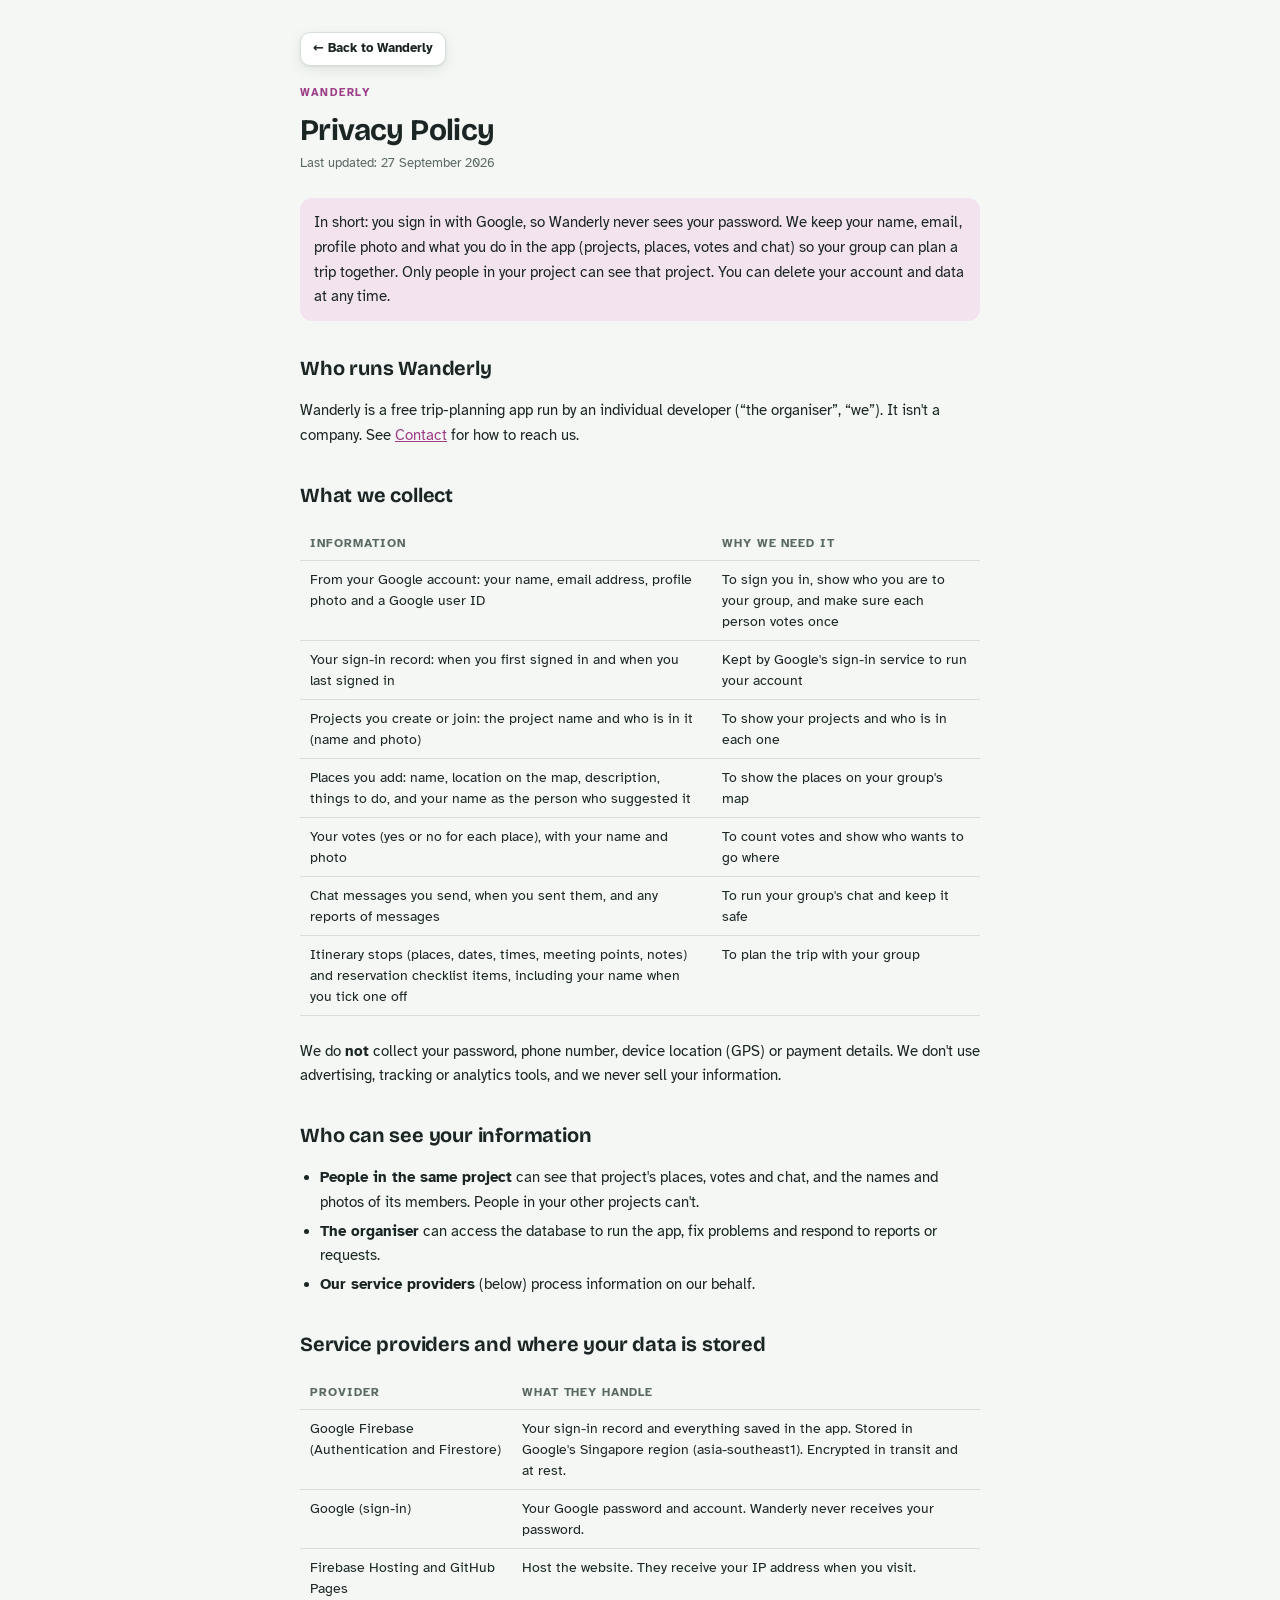
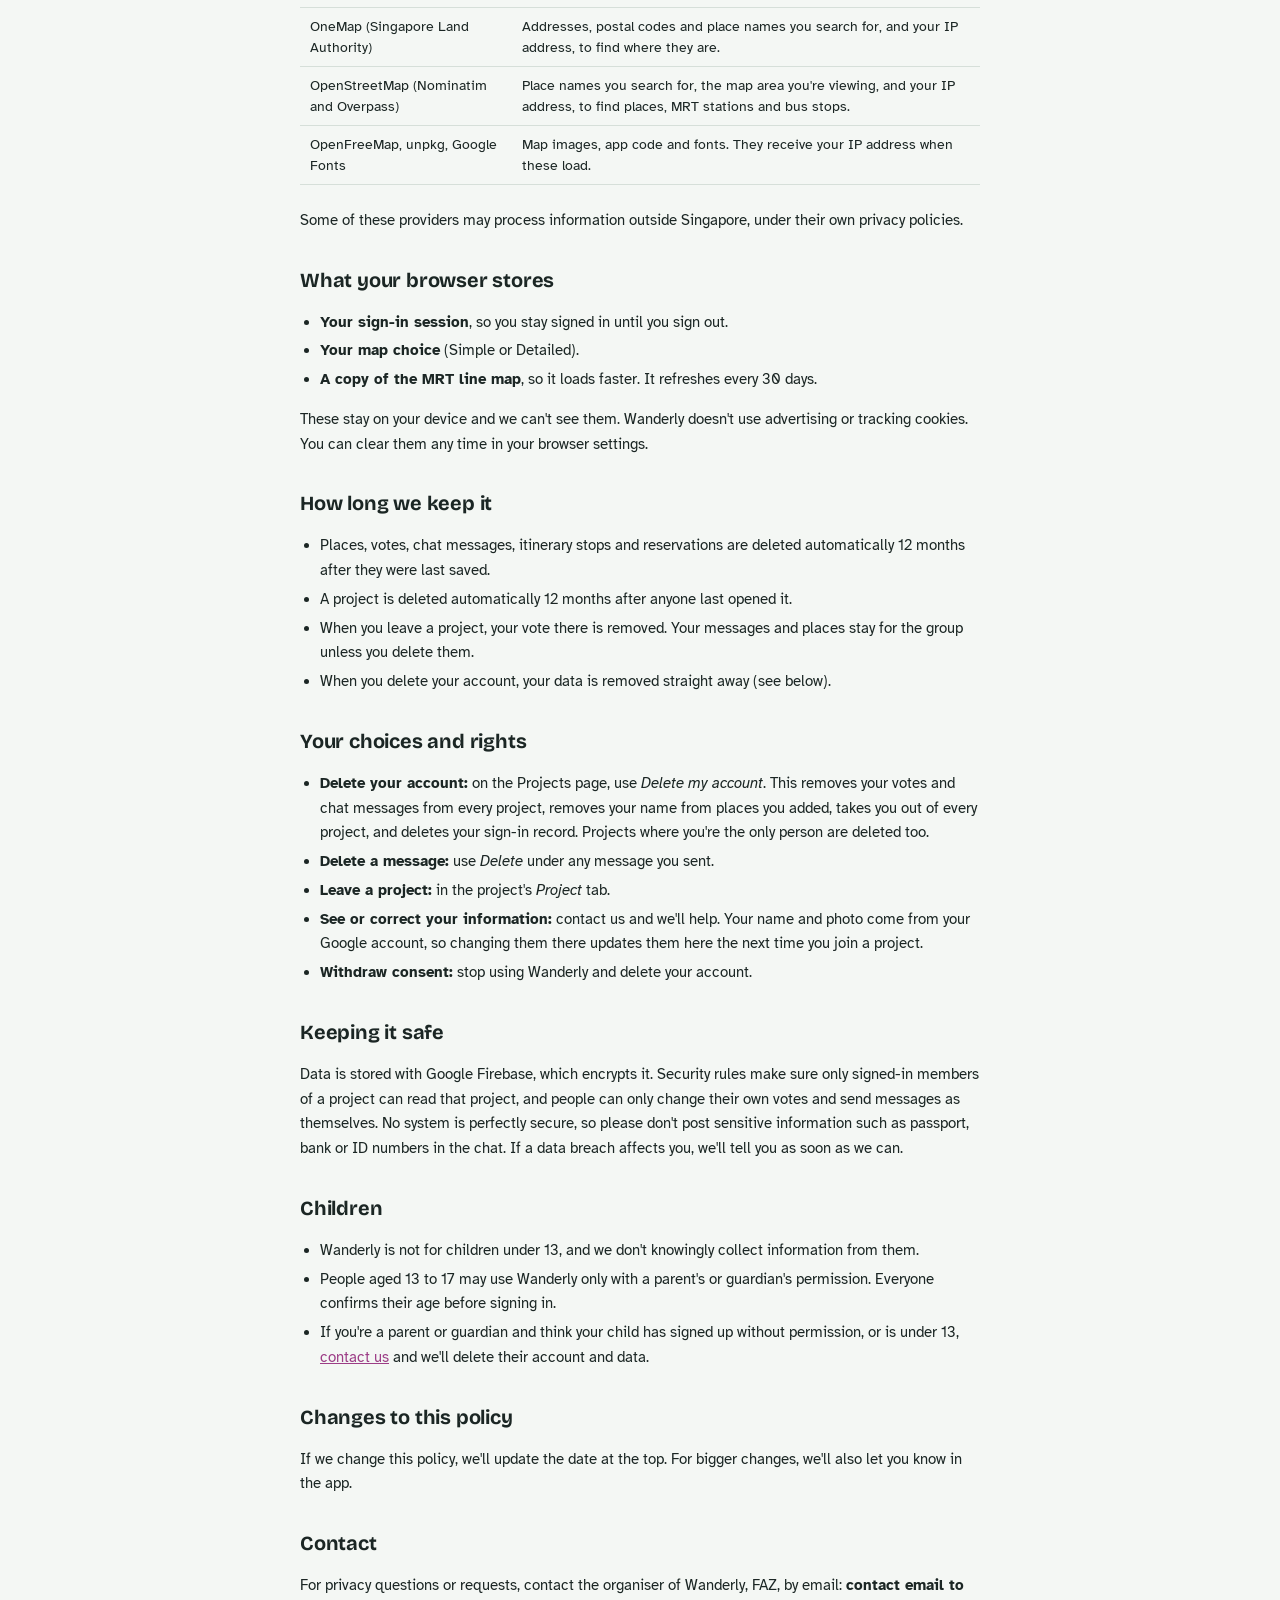
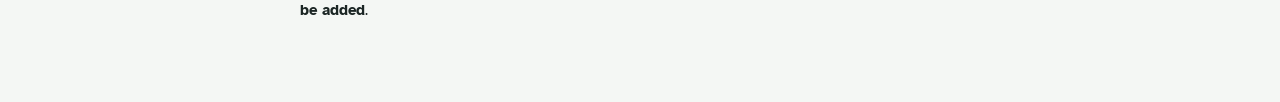
==== privacy.html @ 9d630f47 "Search by address with OneMap, read Google Maps share text, restyle the chat box Co-Authored-By: Cla" ====
<!DOCTYPE html>
<html lang="en">
<head>
  <meta charset="UTF-8">
  <meta name="viewport" content="width=device-width, initial-scale=1.0">
  <title>Privacy Policy – Wanderly</title>
  <script>
    try { var t = (JSON.parse(localStorage.getItem('wanderly-settings') || '{}')).theme; if (t === 'light' || t === 'dark') document.documentElement.dataset.theme = t; } catch (e) {}
  </script>
  <link rel="icon" href="assets/icon.svg" type="image/svg+xml">
  <link rel="manifest" href="manifest.webmanifest">
  <meta name="theme-color" content="#F4F7F4" media="(prefers-color-scheme: light)">
  <meta name="theme-color" content="#111917" media="(prefers-color-scheme: dark)">
  <meta name="apple-mobile-web-app-title" content="Wanderly">
  <link rel="preconnect" href="https://fonts.googleapis.com">
  <link rel="preconnect" href="https://fonts.gstatic.com" crossorigin>
  <link rel="stylesheet" href="https://fonts.googleapis.com/css2?family=Bricolage+Grotesque:opsz,wght@12..96,500;12..96,700&family=Atkinson+Hyperlegible:wght@400;700&family=JetBrains+Mono:wght@400;500&display=swap">
  <link rel="stylesheet" href="css/style.css?v=41">
</head>
<body class="docpage">
  <main class="doc">
    <a class="back" href="./">← Back to Wanderly</a>
    <p class="brand">Wanderly</p>
    <h1>Privacy Policy</h1>
    <p class="updated">Last updated: 27 September 2026</p>

    <p class="callout">In short: you sign in with Google, so Wanderly never sees your password. We keep your name, email, profile photo and what you do in the app (projects, places, votes and chat) so your group can plan a trip together. Only people in your project can see that project. You can delete your account and data at any time.</p>

    <h2>Who runs Wanderly</h2>
    <p>Wanderly is a free trip-planning app run by an individual developer (“the organiser”, “we”). It isn't a company. See <a href="#contact">Contact</a> for how to reach us.</p>

    <h2>What we collect</h2>
    <div class="tablewrap">
      <table>
        <thead><tr><th>Information</th><th>Why we need it</th></tr></thead>
        <tbody>
          <tr><td>From your Google account: your name, email address, profile photo and a Google user ID</td><td>To sign you in, show who you are to your group, and make sure each person votes once</td></tr>
          <tr><td>Your sign-in record: when you first signed in and when you last signed in</td><td>Kept by Google's sign-in service to run your account</td></tr>
          <tr><td>Projects you create or join: the project name and who is in it (name and photo)</td><td>To show your projects and who is in each one</td></tr>
          <tr><td>Places you add: name, location on the map, description, things to do, and your name as the person who suggested it</td><td>To show the places on your group's map</td></tr>
          <tr><td>Your votes (yes or no for each place), with your name and photo</td><td>To count votes and show who wants to go where</td></tr>
          <tr><td>Chat messages you send, when you sent them, and any reports of messages</td><td>To run your group's chat and keep it safe</td></tr>
          <tr><td>Itinerary stops (places, dates, times, meeting points, notes) and reservation checklist items, including your name when you tick one off</td><td>To plan the trip with your group</td></tr>
        </tbody>
      </table>
    </div>
    <p>We do <strong>not</strong> collect your password, phone number, device location (GPS) or payment details. We don't use advertising, tracking or analytics tools, and we never sell your information.</p>

    <h2>Who can see your information</h2>
    <ul>
      <li><strong>People in the same project</strong> can see that project's places, votes and chat, and the names and photos of its members. People in your other projects can't.</li>
      <li><strong>The organiser</strong> can access the database to run the app, fix problems and respond to reports or requests.</li>
      <li><strong>Our service providers</strong> (below) process information on our behalf.</li>
    </ul>

    <h2>Service providers and where your data is stored</h2>
    <div class="tablewrap">
      <table>
        <thead><tr><th>Provider</th><th>What they handle</th></tr></thead>
        <tbody>
          <tr><td>Google Firebase (Authentication and Firestore)</td><td>Your sign-in record and everything saved in the app. Stored in Google's Singapore region (asia-southeast1). Encrypted in transit and at rest.</td></tr>
          <tr><td>Google (sign-in)</td><td>Your Google password and account. Wanderly never receives your password.</td></tr>
          <tr><td>Firebase Hosting and GitHub Pages</td><td>Host the website. They receive your IP address when you visit.</td></tr>
          <tr><td>OneMap (Singapore Land Authority)</td><td>Addresses, postal codes and place names you search for, and your IP address, to find where they are.</td></tr>
          <tr><td>OpenStreetMap (Nominatim and Overpass)</td><td>Place names you search for, the map area you're viewing, and your IP address, to find places, MRT stations and bus stops.</td></tr>
          <tr><td>OpenFreeMap, unpkg, Google Fonts</td><td>Map images, app code and fonts. They receive your IP address when these load.</td></tr>
        </tbody>
      </table>
    </div>
    <p>Some of these providers may process information outside Singapore, under their own privacy policies.</p>

    <h2>What your browser stores</h2>
    <ul>
      <li><strong>Your sign-in session</strong>, so you stay signed in until you sign out.</li>
      <li><strong>Your map choice</strong> (Simple or Detailed).</li>
      <li><strong>A copy of the MRT line map</strong>, so it loads faster. It refreshes every 30 days.</li>
    </ul>
    <p>These stay on your device and we can't see them. Wanderly doesn't use advertising or tracking cookies. You can clear them any time in your browser settings.</p>

    <h2>How long we keep it</h2>
    <ul>
      <li>Places, votes, chat messages, itinerary stops and reservations are deleted automatically 12 months after they were last saved.</li>
      <li>A project is deleted automatically 12 months after anyone last opened it.</li>
      <li>When you leave a project, your vote there is removed. Your messages and places stay for the group unless you delete them.</li>
      <li>When you delete your account, your data is removed straight away (see below).</li>
    </ul>

    <h2>Your choices and rights</h2>
    <ul>
      <li><strong>Delete your account:</strong> on the Projects page, use <em>Delete my account</em>. This removes your votes and chat messages from every project, removes your name from places you added, takes you out of every project, and deletes your sign-in record. Projects where you're the only person are deleted too.</li>
      <li><strong>Delete a message:</strong> use <em>Delete</em> under any message you sent.</li>
      <li><strong>Leave a project:</strong> in the project's <em>Project</em> tab.</li>
      <li><strong>See or correct your information:</strong> contact us and we'll help. Your name and photo come from your Google account, so changing them there updates them here the next time you join a project.</li>
      <li><strong>Withdraw consent:</strong> stop using Wanderly and delete your account.</li>
    </ul>

    <h2>Keeping it safe</h2>
    <p>Data is stored with Google Firebase, which encrypts it. Security rules make sure only signed-in members of a project can read that project, and people can only change their own votes and send messages as themselves. No system is perfectly secure, so please don't post sensitive information such as passport, bank or ID numbers in the chat. If a data breach affects you, we'll tell you as soon as we can.</p>

    <h2>Children</h2>
    <ul>
      <li>Wanderly is not for children under 13, and we don't knowingly collect information from them.</li>
      <li>People aged 13 to 17 may use Wanderly only with a parent's or guardian's permission. Everyone confirms their age before signing in.</li>
      <li>If you're a parent or guardian and think your child has signed up without permission, or is under 13, <a href="#contact">contact us</a> and we'll delete their account and data.</li>
    </ul>

    <h2>Changes to this policy</h2>
    <p>If we change this policy, we'll update the date at the top. For bigger changes, we'll also let you know in the app.</p>

    <h2 id="contact">Contact</h2>
    <p>For privacy questions or requests, contact the organiser of Wanderly, FAZ, by email: <strong>contact email to be added</strong>.</p>
  </main>
</body>
</html>
---- css/style.css ----
:root {
  --paper: #F4F7F4;
  --card: #FFFFFF;
  --ink: #1B2624;
  --muted: #5A6964;
  --line: #D6DFD9;
  --accent: #9C3D86;
  --accent-soft: #F3E3EF;
  --on-accent: #FFFFFF;
  --yes: #23794B;
  --no: #C23B4F;
  --shadow: 0 1px 2px rgba(20, 40, 35, .08), 0 4px 14px rgba(20, 40, 35, .08);
  --sea: #BFE3EC;
  --sea-in: #9FD2E0;
  --land: #FBF6E4;
  --land-edge: #6FA9A0;
  --park: #CDE8B5;
  --foreign: #E8E6D8;
  --display: "Bricolage Grotesque", "Segoe UI", system-ui, sans-serif;
  --body: "Atkinson Hyperlegible", "Segoe UI", system-ui, sans-serif;
  --mono: "JetBrains Mono", ui-monospace, Consolas, monospace;
}

/* Dark theme: follows the device unless Settings picks Light or Dark (data-theme on <html>). */
@media (prefers-color-scheme: dark) {
  :root:not([data-theme="light"]) {
    --paper: #111917;
    --card: #1A2421;
    --ink: #E4ECE8;
    --muted: #98A9A2;
    --line: #2B3833;
    --accent: #DB86C8;
    --accent-soft: #3A2335;
    --on-accent: #1A0F17;
    --yes: #62C891;
    --no: #F07C8B;
    --shadow: 0 1px 2px rgba(0, 0, 0, .3), 0 4px 14px rgba(0, 0, 0, .3);
    --sea: #13303A;
    --sea-in: #1C4652;
    --land: #28352F;
    --land-edge: #5E9A90;
    --park: #2F4A33;
    --foreign: #1E2724;
    color-scheme: dark;
  }
}
:root[data-theme="dark"] {
  --paper: #111917;
  --card: #1A2421;
  --ink: #E4ECE8;
  --muted: #98A9A2;
  --line: #2B3833;
  --accent: #DB86C8;
  --accent-soft: #3A2335;
  --on-accent: #1A0F17;
  --yes: #62C891;
  --no: #F07C8B;
  --shadow: 0 1px 2px rgba(0, 0, 0, .3), 0 4px 14px rgba(0, 0, 0, .3);
  --sea: #13303A;
  --sea-in: #1C4652;
  --land: #28352F;
  --land-edge: #5E9A90;
  --park: #2F4A33;
  --foreign: #1E2724;
  color-scheme: dark;
}

*, *::before, *::after { box-sizing: border-box; }
html, body { height: 100%; }
body {
  margin: 0;
  background: var(--paper);
  color: var(--ink);
  font-family: var(--body);
  font-size: 15px;
  line-height: 1.5;
  padding-inline: 16px;
}
button, input, textarea, select { font: inherit; color: inherit; }
button { cursor: pointer; }
:focus-visible { outline: 2px solid var(--accent); outline-offset: 2px; }
[hidden] { display: none !important; }

/* ---------- layout ---------- */
.app {
  max-width: 1440px;
  margin-inline: auto;
  height: 100%;
  display: grid;
  grid-template-rows: auto minmax(0, 1fr);
  gap: 12px;
  padding-block: calc(14px + env(safe-area-inset-top, 0px)) calc(16px + env(safe-area-inset-bottom, 0px));
}
.top { display: flex; align-items: flex-end; justify-content: space-between; gap: 10px 20px; flex-wrap: wrap; }
.brand { margin: 0; font-size: 11px; font-weight: 700; letter-spacing: .14em; text-transform: uppercase; color: var(--accent); }
h1 { font-family: var(--display); font-weight: 700; font-size: clamp(22px, 3vw, 30px); letter-spacing: -.02em; line-height: 1.1; margin: 2px 0 0; text-wrap: balance; }
.sub { color: var(--muted); margin: 4px 0 0; font-size: 14px; }
.stats { display: flex; align-items: center; gap: 14px; flex-wrap: wrap; font-size: 13px; color: var(--muted); }
.stats b { color: var(--ink); font-family: var(--mono); font-weight: 500; font-variant-numeric: tabular-nums; }
.me { display: inline-flex; align-items: center; gap: 6px; padding: 3px 10px 3px 3px; border: 1px solid var(--line); border-radius: 999px; background: var(--card); color: var(--ink); }
.me img { width: 22px; height: 22px; border-radius: 50%; }

/* Project name, switcher and member pictures in the header */
.projrow { display: flex; align-items: center; gap: 10px 14px; flex-wrap: wrap; margin-top: 2px; }
.projrow h1 { margin: 0; }
/* Start page: the Wanderly logo (pin icon + name) in place of a project name */
.projrow h1.logo { display: inline-flex; align-items: center; gap: 12px; }
.logoicon { width: 1.15em; height: 1.15em; border-radius: 26%; flex: none; box-shadow: var(--shadow); }
.projmenu { position: relative; }
.projbtn {
  display: inline-flex; align-items: center; gap: 6px;
  border: 1px solid var(--line); background: var(--card); color: var(--ink);
  border-radius: 10px; padding: 6px 10px 6px 12px; font-weight: 700; font-size: 13px; box-shadow: var(--shadow);
}
.projbtn svg { width: 12px; height: 12px; transition: transform .15s; }
.projbtn[aria-expanded="true"] { border-color: var(--accent); }
.projbtn[aria-expanded="true"] svg { transform: rotate(180deg); }
.projlist {
  position: absolute; top: calc(100% + 6px); left: 0; z-index: 1500;
  min-width: 240px; max-width: min(320px, calc(100vw - 32px)); max-height: 60vh; overflow: auto;
  background: var(--card); border: 1px solid var(--line); border-radius: 12px; box-shadow: var(--shadow);
  padding: 6px; display: flex; flex-direction: column; gap: 2px;
}
.projitem {
  width: 100%; display: grid; grid-template-columns: 16px minmax(0, 1fr) auto; gap: 8px; align-items: center;
  border: 0; background: none; border-radius: 8px; padding: 8px 10px; text-align: left; font-size: 14px;
}
.projitem:hover, .projitem:focus-visible { background: var(--accent-soft); outline: none; }
.projitem .tick { color: var(--accent); font-weight: 700; text-align: center; }
.projitem .pn { overflow: hidden; text-overflow: ellipsis; white-space: nowrap; }
.projitem[aria-checked="true"] .pn { font-weight: 700; }
.projitem .pc { font: 400 11px var(--mono); color: var(--muted); }
.projitem.new { color: var(--accent); font-weight: 700; }
.projsep { height: 1px; background: var(--line); margin: 4px 6px; }
@media (prefers-reduced-motion: reduce) { .projbtn svg { transition: none; } }
.avatars { display: flex; align-items: center; cursor: pointer; }
.avatars:empty { display: none; }
.hav {
  width: 28px; height: 28px; border-radius: 50%; border: 2px solid var(--paper);
  margin-left: -8px; object-fit: cover; background: var(--accent-soft);
}
.hav:first-child { margin-left: 0; }
.hav.initials, .pav.initials { display: grid; place-items: center; font: 700 12px var(--body); color: var(--ink); }
.hav.more { display: grid; place-items: center; font: 500 11px var(--mono); color: var(--ink); background: var(--line); }

/* Start page (no project open): hide the tools that only make sense inside a project */
body:not(.in-project) .inproj,
body:not(.in-project) #mapMode [data-mode="detailed"],
body:not(.in-project) #keyBtn { display: none; }

/* Start page: no tab bar; the title, your projects and "Start a new project" sit in one card. */
.lobbytitle { display: none; }
body:not(.in-project) .tabs { display: none; }
body:not(.in-project) #paneProject {
  flex: 0 1 auto; gap: 0; padding: 18px 18px 16px;
  background: var(--card); border: 1px solid var(--line); border-radius: 14px;
}
body:not(.in-project) .lobbytitle {
  display: block; margin: 0 0 14px;
  font-family: var(--display); font-weight: 700; font-size: 24px; letter-spacing: -.02em; color: var(--accent);
}
body:not(.in-project) #paneProject > .card { background: none; border: 0; border-radius: 0; padding: 0; }
body:not(.in-project) #newProjCard:not([hidden]) { margin-top: 18px; padding-top: 18px; border-top: 1px solid var(--line); }
body:not(.in-project) .legallinks { margin-top: 18px; }

.startcard { padding: 24px 20px; }
.startcard h2 { font-family: var(--display); font-weight: 700; font-size: 26px; letter-spacing: -.02em; line-height: 1.1; margin: 0; }
.startcard > p { color: var(--muted); margin: 8px 0 0; }
.startform { display: flex; flex-direction: column; gap: 10px; margin: 18px 0 12px; }
.startform input { border: 1px solid var(--line); border-radius: 12px; padding: 12px 14px; background: var(--paper); font-size: 16px; }
.startform .primary.big { width: 100%; }

.projcards { display: flex; flex-direction: column; gap: 8px; }
.projcard {
  width: 100%; display: grid; grid-template-columns: minmax(0, 1fr) auto; grid-template-areas: "name go" "meta go";
  gap: 6px 10px; align-items: center; text-align: left;
  border: 1px solid var(--line); background: var(--paper); border-radius: 12px; padding: 12px 14px;
}
.projcard:hover, .projcard:focus-visible { border-color: var(--accent); background: var(--accent-soft); }
.projcard .pcname { grid-area: name; font-family: var(--display); font-weight: 700; font-size: 17px; overflow: hidden; text-overflow: ellipsis; white-space: nowrap; }
.projcard .pcmeta { grid-area: meta; display: flex; align-items: center; gap: 10px; }
.projcard .pcmeta .small { margin: 0; }
.projcard .pcmeta .hav { width: 24px; height: 24px; }
.projcard .pcgo { grid-area: go; font-size: 18px; color: var(--accent); }
.backlink { display: inline-block; margin-bottom: 8px; }

/* Project tab */
.cardtitle { font-family: var(--display); font-weight: 700; font-size: 16px; margin: 0; }
.projhead { display: flex; align-items: center; justify-content: space-between; gap: 10px; }
.projname { font-family: var(--display); font-weight: 700; font-size: 22px; letter-spacing: -.015em; line-height: 1.15; margin: 0; text-wrap: balance; overflow-wrap: anywhere; }
.small-btn { padding: 6px 12px; font-size: 13px; flex: none; }
.inlineform { display: flex; gap: 8px; margin-top: 8px; flex-wrap: wrap; }
.inlineform input { flex: 1 1 160px; min-width: 0; border: 1px solid var(--line); border-radius: 10px; padding: 8px 10px; background: var(--paper); }
.inlineform .ghost { padding: 9px 14px; }
.invite { font: 400 12px var(--mono); color: var(--muted); }
.people { list-style: none; margin: 0; padding: 0; display: flex; flex-direction: column; gap: 8px; }
.people li { display: grid; grid-template-columns: 32px minmax(0, 1fr); column-gap: 10px; align-items: center; }
.people .pav { grid-row: span 2; width: 32px; height: 32px; border-radius: 50%; object-fit: cover; background: var(--accent-soft); }
.people .pname { font-weight: 700; overflow: hidden; text-overflow: ellipsis; white-space: nowrap; }
.people .small { margin: 0; }

.main { display: grid; grid-template-columns: minmax(0, 1fr) 390px; gap: 16px; min-height: 0; }

/* ---------- map ---------- */
.mapwrap { position: relative; border-radius: 14px; overflow: hidden; border: 1px solid var(--line); min-height: 0; background: var(--card); }
#map { position: absolute; inset: 0; font-family: var(--body); }
.leaflet-container { background: var(--sea); }
path.land { fill: var(--land); stroke: var(--land-edge); stroke-width: 2.5px; stroke-linejoin: round; }
path.foreign { fill: var(--foreign); stroke: var(--land-edge); stroke-width: 1.5px; stroke-opacity: .5; }
path.park { fill: var(--park); stroke: none; }
path.res { fill: var(--sea-in); stroke: none; }
.mapctl { position: absolute; left: 12px; bottom: 12px; z-index: 1000; display: flex; gap: 8px; align-items: stretch; }
.keybtn {
  border: 1px solid var(--line); background: var(--card); color: var(--ink);
  border-radius: 10px; box-shadow: var(--shadow); padding: 0 14px; font-weight: 700; font-size: 13px;
}
.keybtn[aria-expanded="true"] { background: var(--accent); color: var(--on-accent); border-color: transparent; }
.mapkey {
  position: absolute; left: 12px; bottom: 60px; z-index: 1000;
  width: 250px; max-width: calc(100% - 24px); max-height: calc(100% - 140px); overflow: auto;
  background: var(--card); border: 1px solid var(--line); border-radius: 12px; box-shadow: var(--shadow);
  padding: 12px 14px;
}
.mapkey h4 { margin: 10px 0 6px; font-size: 11px; font-weight: 700; letter-spacing: .12em; text-transform: uppercase; color: var(--muted); }
.mapkey h4:first-child { margin-top: 0; }
.keylist { list-style: none; margin: 0; padding: 0; display: flex; flex-direction: column; gap: 6px; font-size: 13px; }
.keylist li { display: flex; align-items: center; gap: 10px; }
.keylist small { color: var(--muted); }
.kline { flex: none; width: 28px; height: 8px; }
.kline line { stroke-width: 2.6; stroke-linecap: round; stroke-dasharray: 0.1 5; opacity: .85; }
.kline.lrt line { stroke-width: 1.8; opacity: .6; }
.ksym { flex: none; width: 28px; height: 22px; display: grid; place-items: center; position: relative; }
.kdot { width: 6px; height: 6px; border-radius: 50%; background: #005EC4; opacity: .6; }
.kdot.inter { width: 9px; height: 9px; background: #5B6B66; opacity: .85; box-shadow: 0 0 0 1px #FFFFFF; }
.kbus { display: grid; place-items: center; width: 16px; height: 16px; border-radius: 4px; background: #FFFFFF; border: 1.5px solid #2F6FC7; color: #2F6FC7; }
.kbus svg { width: 11px; height: 11px; display: block; }
/* Small pins drawn at key size (not scaled), so they don't spill into the next row */
.kpin { display: grid; place-items: center; width: 28px; height: 30px; padding-bottom: 4px; }
.kpin .pin { width: 20px; height: 20px; border-width: 1.5px; box-shadow: none; }
.kpin .pin .emoji { font-size: 10px; }
.kpin .pin .badge { top: -7px; right: -7px; min-width: 13px; height: 13px; padding: 0 3px; font-size: 8px; line-height: 13px; }
.keylist.places { gap: 10px; }
.keylist.places .ksym { height: 30px; }

.mapmode {
  display: flex; gap: 2px; padding: 3px;
  background: var(--card); border: 1px solid var(--line); border-radius: 10px; box-shadow: var(--shadow);
}
.mapmode button { border: 0; background: none; border-radius: 7px; padding: 6px 12px; font-weight: 700; font-size: 13px; color: var(--muted); }
.mapmode button[aria-pressed="true"] { background: var(--accent); color: var(--on-accent); }

/* Bus stops (detailed map) */
.transit { background: none; border: 0; }
.transit .tsym {
  display: grid; place-items: center;
  width: 16px; height: 16px; margin: 1px; border-radius: 4px;
  background: #FFFFFF; border: 1.5px solid #2F6FC7; color: #2F6FC7;
  box-shadow: 0 1px 2px rgba(0, 0, 0, .25);
}
.transit .tsym svg { width: 11px; height: 11px; display: block; }

/* MRT/LRT station names (both maps), shown when zoomed in */
.stlabel { background: none; border: 0; pointer-events: none; }
.stlabel span {
  position: absolute; left: 7px; top: 0; transform: translateY(-50%);
  white-space: nowrap; font: 700 11px var(--body); color: var(--muted);
  text-shadow: 0 0 3px var(--paper), 0 0 3px var(--paper), 0 0 3px var(--paper);
  display: none;
}
#map.show-stations .stlabel span { display: block; }
#map.streets-on .stlabel span { color: #44524D; text-shadow: 0 0 3px #FFFFFF, 0 0 3px #FFFFFF, 0 0 3px #FFFFFF; }
/* Map name popups (stations, bus stops), styled like the app's cards */
.leaflet-tooltip.wtip {
  background: var(--card); color: var(--ink); border: 1px solid var(--line); border-radius: 10px;
  box-shadow: var(--shadow); padding: 7px 11px; font: 400 12px/1.35 var(--body); white-space: nowrap;
}
.leaflet-tooltip.wtip.leaflet-tooltip-top::before { border-top-color: var(--line); }
.leaflet-tooltip.wtip.leaflet-tooltip-bottom::before { border-bottom-color: var(--line); }
.wtip .tipname { display: block; font-family: var(--display); font-weight: 700; font-size: 14px; }
.wtip .tipsub { display: block; color: var(--accent); font-weight: 700; font-size: 11px; letter-spacing: .04em; margin-top: 1px; }
.wtip .tiphint { display: block; color: var(--muted); font-size: 11px; margin-top: 3px; }
/* No focus box around map shapes (station tap areas) when clicked */
.leaflet-container path.leaflet-interactive:focus { outline: none; }

.maplabel { background: none; border: 0; pointer-events: none; }
.maplabel span { position: absolute; transform: translate(-50%, -50%); white-space: nowrap; color: var(--muted); }
.maplabel.area span { font: 700 10px var(--body); letter-spacing: .16em; opacity: .7; }
.maplabel.water span { font: italic 400 12px var(--body); letter-spacing: .06em; opacity: .75; }
.mapwrap.adding .leaflet-container { cursor: crosshair; }
.mbtn { border: 1px solid var(--line); background: var(--card); color: var(--ink); border-radius: 10px; box-shadow: var(--shadow); }
.addbtn { position: absolute; top: 12px; left: 12px; z-index: 1000; padding: 8px 14px; font-weight: 700; background: var(--accent); color: var(--on-accent); border-color: transparent; }
.mapwrap.adding .addbtn { background: var(--card); color: var(--ink); border-color: var(--line); }
.hint { position: absolute; left: 50%; top: 60px; transform: translateX(-50%); z-index: 1000; background: var(--ink); color: var(--paper); padding: 6px 12px; border-radius: 999px; font-size: 13px; white-space: nowrap; box-shadow: var(--shadow); }

/* pins */
.pin-wrap { background: none; border: 0; }
.pin {
  position: relative;
  width: 36px; height: 36px;
  border-radius: 50% 50% 50% 0;
  transform: rotate(-45deg);
  background: var(--card);
  border: 2px solid var(--accent);
  box-shadow: var(--shadow);
  display: grid; place-items: center;
}
.pin .emoji { transform: rotate(45deg); font-size: 17px; line-height: 1; }
.pin.sel { background: var(--accent); }
.pin.draft { background: var(--accent-soft); border-style: dashed; }
.pin .badge {
  position: absolute; top: -8px; right: -8px;
  transform: rotate(45deg);
  min-width: 18px; height: 18px; padding: 0 4px;
  border-radius: 999px; background: var(--yes); color: var(--card);
  font: 700 10px/18px var(--mono); text-align: center;
}
.pin.out { background: var(--line); border-color: var(--muted); opacity: .7; }
.pin.out .emoji { filter: grayscale(1); opacity: .7; }
.pin.out.sel { background: var(--muted); opacity: 1; }
.pin-wrap.out .plabel { color: var(--muted); text-decoration: line-through; }
.plabel {
  position: absolute; top: 44px; left: 50%; transform: translateX(-50%);
  white-space: nowrap; font: 700 12px var(--body); color: var(--ink);
  text-shadow: 0 0 3px var(--paper), 0 0 3px var(--paper), 0 0 3px var(--paper);
  display: none; pointer-events: none;
}
.show-labels .plabel, .pin-wrap.selected .plabel, .pin-wrap:hover .plabel { display: block; }

/* ---------- panel ---------- */
.panel { display: flex; flex-direction: column; gap: 14px; min-height: 0; overflow: hidden; }
.tabs { display: flex; gap: 4px; padding: 4px; background: var(--card); border: 1px solid var(--line); border-radius: 12px; flex: none; }
.tabs button { flex: 1; border: 0; background: none; border-radius: 9px; padding: 8px 10px; font-weight: 700; color: var(--muted); display: inline-flex; align-items: center; justify-content: center; gap: 6px; }
.tabs button[aria-selected="true"] { background: var(--accent-soft); color: var(--ink); }
.unread { min-width: 18px; height: 18px; padding: 0 5px; border-radius: 999px; background: var(--accent); color: var(--on-accent); font: 500 11px/18px var(--mono); text-align: center; }
.pane { display: flex; flex-direction: column; gap: 14px; min-height: 0; overflow: auto; padding: 2px; flex: 1; }
.card { background: var(--card); border: 1px solid var(--line); border-radius: 14px; padding: 16px; }

.intro h2, .place h2, .form h2 { font-family: var(--display); font-weight: 700; font-size: 22px; letter-spacing: -.015em; line-height: 1.15; margin: 0; text-wrap: balance; }
.intro p { margin: 6px 0 0; color: var(--muted); }
.intro .primary { margin-top: 12px; }
.phead { display: flex; gap: 12px; align-items: flex-start; }
.bigicon { flex: none; width: 52px; height: 52px; border-radius: 14px; background: var(--accent-soft); display: grid; place-items: center; font-size: 28px; }
.meta { margin: 4px 0 0; color: var(--muted); font-size: 13px; }
.coords { font: 400 12px var(--mono); color: var(--muted); margin-top: 2px; font-variant-numeric: tabular-nums; }
.coords a { color: var(--accent); margin-left: 6px; font-family: var(--body); font-size: 12px; }
.blurb { margin: 12px 0 0; }
.srcnote { font-size: 12px; color: var(--muted); margin: 10px 0 0; }
.eyebrow { font-size: 11px; font-weight: 700; letter-spacing: .12em; text-transform: uppercase; color: var(--muted); margin: 16px 0 6px; }
.acts { list-style: none; margin: 0; padding: 0; display: flex; flex-direction: column; gap: 6px; }
.acts li { display: flex; gap: 8px; align-items: baseline; }
.acts li::before { content: ""; flex: none; width: 6px; height: 6px; border-radius: 50%; background: var(--accent); transform: translateY(-2px); }

.votebtns { display: grid; grid-template-columns: 1fr 1fr; gap: 8px; }
.vbtn { padding: 10px 8px; border-radius: 10px; border: 1.5px solid var(--line); background: var(--card); font-weight: 700; }
.vbtn.yes[aria-pressed="true"] { background: var(--yes); border-color: var(--yes); color: var(--card); }
.vbtn.no[aria-pressed="true"] { background: var(--no); border-color: var(--no); color: var(--card); }
.vbtn.yes:hover { border-color: var(--yes); }
.vbtn.no:hover { border-color: var(--no); }
.vbtn:disabled { opacity: .5; cursor: not-allowed; }
.vnote { font-size: 13px; color: var(--muted); margin: 8px 0 0; }
.tbar { display: flex; height: 8px; border-radius: 999px; overflow: hidden; background: var(--line); margin-top: 12px; }
.tbar .y, .mini .y { background: var(--yes); }
.tbar .n, .mini .n { background: var(--no); }
.voters { display: grid; grid-template-columns: 1fr 1fr; gap: 10px; margin-top: 10px; }
.voters h4 { margin: 0 0 6px; font-size: 12px; font-weight: 700; font-variant-numeric: tabular-nums; }
.voters .yh { color: var(--yes); }
.voters .nh { color: var(--no); }
.chips { list-style: none; margin: 0; padding: 0; display: flex; flex-direction: column; gap: 4px; }
.chips li { display: flex; align-items: center; gap: 6px; font-size: 13px; min-width: 0; }
.chips img { width: 20px; height: 20px; border-radius: 50%; flex: none; }
.chips span { overflow: hidden; text-overflow: ellipsis; white-space: nowrap; }
.chips .none { color: var(--muted); }
.danger { background: none; border: 1.5px solid var(--no); color: var(--no); border-radius: 10px; padding: 7px 14px; font-weight: 700; font-size: 13px; }
.danger:hover, .danger.armed { background: var(--no); color: var(--card); }
.danger:disabled { opacity: .6; cursor: wait; }
.row2 { display: flex; gap: 8px; flex-wrap: wrap; align-items: center; }
.row2 .ghost { padding: 7px 14px; font-size: 13px; }
.delrow { margin-top: 16px; padding-top: 14px; border-top: 1px solid var(--line); display: flex; flex-direction: column; gap: 8px; }
.delrow .small:empty { display: none; }
.bulk { display: flex; flex-direction: column; gap: 6px; }
.bulk:not(:empty) { margin-top: 12px; padding-top: 12px; border-top: 1px solid var(--line); }

.rank h3 { font-family: var(--display); font-weight: 700; font-size: 16px; margin: 0 0 8px; }
.rows { list-style: none; margin: 0; padding: 0; display: flex; flex-direction: column; }
.row { width: 100%; display: grid; grid-template-columns: 28px 34px minmax(0, 1fr) auto; gap: 8px; align-items: center; padding: 8px 6px; border: 0; border-radius: 10px; background: none; text-align: left; }
.row:hover { background: var(--paper); }
.row[aria-current="true"] { background: var(--accent-soft); }
.row .pos { font: 500 12px var(--mono); color: var(--muted); text-align: right; font-variant-numeric: tabular-nums; }
.row .ic { font-size: 22px; text-align: center; }
.row .nm { font-weight: 700; overflow: hidden; text-overflow: ellipsis; white-space: nowrap; }
.row .ar { display: block; font-size: 12px; color: var(--muted); font-weight: 400; overflow: hidden; text-overflow: ellipsis; white-space: nowrap; }
.row .ct { font: 500 12px var(--mono); font-variant-numeric: tabular-nums; display: flex; gap: 6px; }
.ct .y { color: var(--yes); }
.ct .n { color: var(--no); }
.row.out .ic { filter: grayscale(1); opacity: .55; }
.row.out .nm { color: var(--muted); text-decoration: line-through; text-decoration-thickness: 1px; }
.row.out .ar { text-decoration: none; font-weight: 700; color: var(--no); display: block; }
.row.out .ct, .row.out .mini { opacity: .6; }
.outnote { margin: 0 0 12px; padding: 8px 10px; border-radius: 10px; background: var(--line); color: var(--ink); font-size: 13px; }
.place.out .bigicon { filter: grayscale(1); opacity: .6; }
.row .mini { grid-column: 3 / 5; display: flex; height: 4px; border-radius: 999px; overflow: hidden; background: var(--line); }
.empty { color: var(--muted); margin: 0; }

/* ---------- forms ---------- */
.form label { display: block; font-size: 13px; font-weight: 700; margin: 12px 0 4px; }
.form input, .form textarea { width: 100%; border: 1px solid var(--line); border-radius: 10px; padding: 8px 10px; background: var(--paper); }
.form textarea { min-height: 96px; resize: vertical; }
.icons { display: flex; flex-wrap: wrap; gap: 6px; }
.icons button { width: 38px; height: 38px; border-radius: 10px; border: 1.5px solid var(--line); background: var(--paper); font-size: 19px; padding: 0; }
.icons button[aria-pressed="true"] { border-color: var(--accent); background: var(--accent-soft); }
.factions { display: flex; gap: 8px; margin-top: 14px; }
.primary { background: var(--accent); color: var(--on-accent); border: 0; border-radius: 10px; padding: 9px 16px; font-weight: 700; }
.primary:disabled { opacity: .6; cursor: wait; }
.primary.big { padding: 12px 20px; font-size: 16px; }
.ghost { background: none; border: 1px solid var(--line); border-radius: 10px; padding: 9px 16px; }
.linkbtn { background: none; border: 0; padding: 0; color: var(--accent); font-weight: 700; text-decoration: underline; font-size: 13px; }
.err { color: var(--no); font-size: 13px; margin: 8px 0 0; }
.small { font-size: 12px; color: var(--muted); margin: 4px 0 0; }
.note { margin: 10px 0 0; padding: 8px 10px; border-radius: 10px; background: var(--accent-soft); font-size: 13px; }

/* ---------- chat ---------- */
.chatcard { flex: 1; display: flex; flex-direction: column; min-height: 0; padding: 0; overflow: hidden; }
.msgs { list-style: none; margin: 0; padding: 14px 14px 6px; flex: 1; overflow: auto; display: flex; flex-direction: column; gap: 12px; min-height: 220px; }
.msg { display: grid; grid-template-columns: 28px minmax(0, 1fr); gap: 8px; }
.msg .av { width: 28px; height: 28px; border-radius: 50%; }
.msg .who { font-size: 13px; font-weight: 700; }
.msg .when { font: 400 11px var(--mono); color: var(--muted); margin-left: 6px; }
.msg .body { margin: 1px 0 0; overflow-wrap: anywhere; white-space: pre-wrap; }
.msg .body a { color: var(--accent); }
.msg.added .body { color: var(--muted); }
.msg.added .body b { color: var(--ink); }
.assist { margin: 0 14px 10px; padding: 10px 12px; border-radius: 10px; background: var(--accent-soft); font-size: 13px; display: flex; flex-direction: column; gap: 8px; }
.assist p { margin: 0; }
.assist .row2 { display: flex; gap: 8px; flex-wrap: wrap; align-items: center; }
.assist .primary, .assist .ghost { padding: 6px 12px; font-size: 13px; }
.assist .atplace { display: flex; flex-direction: column; gap: 6px; }
.assist .atplace .eyebrow { margin: 4px 0 0; }
.assist .atplace .results { max-height: 240px; overflow-y: auto; overscroll-behavior: contain; }
.results { list-style: none; margin: 0; padding: 0; display: flex; flex-direction: column; gap: 4px; }
.results button { width: 100%; text-align: left; border: 1px solid var(--line); background: var(--card); border-radius: 10px; padding: 8px 10px; display: grid; grid-template-columns: 24px minmax(0, 1fr); gap: 8px; align-items: center; }
.results button:hover { border-color: var(--accent); }
.results b { display: block; overflow: hidden; text-overflow: ellipsis; white-space: nowrap; }
.results small { display: block; color: var(--muted); overflow: hidden; text-overflow: ellipsis; white-space: nowrap; }
.composer { display: flex; gap: 8px; padding: 10px 14px 12px; border-top: 1px solid var(--line); align-items: flex-end; }
.composer textarea {
  flex: 1; min-width: 0; height: 42px; min-height: 42px; max-height: 132px; resize: none; overflow-y: auto;
  border: 1px solid var(--line); border-radius: 12px; padding: 10px 12px; background: var(--paper);
  font: 400 15px/1.4 var(--body); color: var(--ink);
  scrollbar-width: thin; scrollbar-color: var(--line) transparent;
}
.composer textarea::placeholder { color: var(--muted); opacity: 1; }
.composer textarea:focus { outline: none; border-color: var(--accent); box-shadow: 0 0 0 3px var(--accent-soft); }
.composer textarea::-webkit-scrollbar { width: 6px; }
.composer textarea::-webkit-scrollbar-thumb { background: var(--line); border-radius: 6px; }
.composer textarea::-webkit-scrollbar-button { display: none; }
.composer .primary { padding: 10px 16px; height: 42px; }
.chatfoot { margin: 0; padding: 0 14px 12px; font: 400 12px/1.45 var(--body); color: var(--muted); }
.paddr { margin: 2px 0 0; font-size: 13px; }
.spin { display: inline-block; width: 12px; height: 12px; border: 2px solid currentColor; border-right-color: transparent; border-radius: 50%; animation: spin .8s linear infinite; vertical-align: -2px; }
@keyframes spin { to { transform: rotate(360deg); } }

/* ---------- itinerary ---------- */
#paneItin .card > .small { margin: 4px 0 10px; }
#itinAddBtn { margin-top: 12px; }
.itinlist { display: flex; flex-direction: column; }
.itinday { margin: 14px 0 6px; font-size: 11px; font-weight: 700; letter-spacing: .12em; text-transform: uppercase; color: var(--accent); }
.itinday:first-child { margin-top: 4px; }
.stop { display: grid; grid-template-columns: 64px minmax(0, 1fr); gap: 10px; padding: 10px 0; border-top: 1px solid var(--line); }
.itinday + .stop { border-top: 0; }
.stoptime { font: 500 13px var(--mono); font-variant-numeric: tabular-nums; color: var(--ink); padding-top: 2px; }
.stophead { display: flex; align-items: center; gap: 8px; }
.stopicon { font-size: 18px; }
.itinplace { font-weight: 700; font-size: 15px; text-align: left; overflow-wrap: anywhere; }
button.itinplace { font-size: 15px; }
.meet { display: flex; flex-direction: column; gap: 3px; margin-top: 6px; }
.meet p { margin: 0; display: grid; grid-template-columns: 20px minmax(0, 1fr); gap: 4px; font-size: 13px; }
.meet b { font-weight: 700; }
.stopnotes { margin: 6px 0 0; font-size: 13px; color: var(--muted); white-space: pre-wrap; }
.stop .msgacts { margin-top: 6px; }
.itinform { margin-top: 10px; padding-top: 12px; border-top: 1px solid var(--line); }
.itinform h2 { font-family: var(--display); font-weight: 700; font-size: 18px; margin: 0; }
.itinform .eyebrow { margin: 16px 0 2px; }
.itinform .small { margin: 8px 0 0; }
.formrow { display: grid; grid-template-columns: minmax(0, 1fr) 120px; gap: 8px; }
.form select { width: 100%; border: 1px solid var(--line); border-radius: 10px; padding: 8px 10px; background: var(--paper); color: var(--ink); }
/* place name + rename, and voting status */
.pheadtext { min-width: 0; flex: 1; }
.namerow { display: flex; align-items: baseline; gap: 10px; flex-wrap: wrap; }
.renamebtn { font-size: 12px; }
.renameform { margin: 0 0 4px; }
.votestatus { display: flex; flex-direction: column; gap: 4px; margin: 0 0 10px; }
.votestatus p { margin: 0; font-size: 13px; }
.roundlabel { font-weight: 700; color: var(--accent); }
.deadline { font-weight: 700; }
.ended { font-weight: 700; padding: 8px 10px; border-radius: 10px; }
.ended.in { color: var(--yes); background: color-mix(in srgb, var(--yes) 12%, transparent); }
.ended.out { color: var(--muted); background: var(--line); }
.pastround { color: var(--muted); padding-left: 10px; border-left: 2px solid var(--line); }
.votectl { margin-top: 12px; }
.votectl .small { margin: 0; }
.row .ar.deadlinetag { color: var(--accent); font-weight: 700; }
.limitsel { width: 100%; border: 1px solid var(--line); border-radius: 10px; padding: 8px 10px; background: var(--paper); color: var(--ink); font-size: 14px; }
.form .limitnote { margin: 6px 0 0; }
.limitrow { align-items: center; }
.nolimit { color: var(--muted); }
.limitform { margin-top: 2px; }
.limitform .limitsel { flex: 1 1 180px; width: auto; min-width: 0; }
.votectl .limitsel { margin: 2px 0 4px; }

.fieldlabel { display: block; font-size: 13px; font-weight: 700; margin: 12px 0 4px; }
.fixeddate { margin: 0; padding: 8px 10px; border: 1px dashed var(--line); border-radius: 10px; font-size: 14px; }
.tickrow { display: flex !important; align-items: center; gap: 10px; margin: 16px 0 4px !important; font-weight: 700; cursor: pointer; }
.tickrow input { width: 18px; height: 18px; flex: none; accent-color: var(--accent); }
.tripline { margin: 0 0 6px; font-size: 13px; }
.tripline.missing { padding: 8px 10px; border-radius: 10px; background: var(--accent-soft); }
.confirmzone { margin-top: 16px; padding-top: 14px; border-top: 1px solid var(--line); display: flex; flex-direction: column; align-items: flex-start; gap: 6px; }
.confirmzone .small { margin: 0; }
.confirmed { margin: 0; font-weight: 700; color: var(--yes); }
.row .ar.confirmedtag { color: var(--yes); font-weight: 700; }
.projcard { grid-template-areas: "name go" "dates go" "meta go"; }
.projcard .pcdates { grid-area: dates; font-size: 12px; color: var(--muted); }
.tripdates { font-size: 14px; }
.startform.compact { margin: 10px 0 0; }
.startform.compact input { padding: 9px 12px; font-size: 15px; border-radius: 10px; }
.startform .formrow.dates { margin: 0; grid-template-columns: 1fr 1fr; }
.startform .formrow.dates label { display: block; font-size: 13px; font-weight: 700; margin: 0 0 4px; }
.startform .formrow.dates input { width: 100%; }
.formrow .span2 { grid-column: 1 / -1; margin: 0; }

.checklist { list-style: none; margin: 0 0 4px; padding: 0; display: flex; flex-direction: column; }
.checklist li { display: grid; grid-template-columns: 22px minmax(0, 1fr) auto; gap: 10px; align-items: start; padding: 9px 0; border-bottom: 1px solid var(--line); }
.checklist li.empty { display: block; border: 0; color: var(--muted); }
.checklist input[type="checkbox"] { width: 18px; height: 18px; margin: 2px 0 0; accent-color: var(--accent); }
.checklist label { cursor: pointer; min-width: 0; }
.checklist .restitle { display: block; overflow-wrap: anywhere; }
.checklist .small { display: block; margin: 2px 0 0; }
.checklist li.done .restitle { text-decoration: line-through; color: var(--muted); }

/* chat moderation */
.msgacts { display: flex; flex-wrap: wrap; align-items: center; gap: 4px 10px; margin-top: 2px; }
.msgbtn { background: none; border: 0; padding: 0; font-size: 12px; color: var(--muted); text-decoration: underline; }
.msgbtn:hover { color: var(--ink); }
.msgbtn.armed { color: var(--no); font-weight: 700; }
.msgnote { font-size: 12px; color: var(--muted); }
.flag { font-size: 11px; font-weight: 700; color: var(--no); background: color-mix(in srgb, var(--no) 14%, transparent); border-radius: 999px; padding: 1px 8px; }

/* leave / delete / account */
.confirmbox { display: flex; flex-direction: column; gap: 6px; }
.confirmbox .small:empty { display: none; }
#deleteBox .row2 { margin-top: 2px; }
.legallinks { margin: 0; text-align: center; font-size: 12px; color: var(--muted); }
.legallinks a, .legal a { color: var(--accent); }

/* ---------- settings ---------- */
.iconbtn {
  display: inline-grid; place-items: center; width: 34px; height: 34px; padding: 0;
  border: 1px solid var(--line); background: var(--card); color: var(--ink); border-radius: 50%; box-shadow: var(--shadow);
}
.iconbtn svg { width: 18px; height: 18px; fill: none; stroke: currentColor; stroke-width: 1.8; stroke-linecap: round; stroke-linejoin: round; }
.iconbtn:hover { border-color: var(--accent); }
.settings {
  position: fixed; inset: 0; z-index: 1900; display: grid; place-items: center; padding: 16px;
  background: color-mix(in srgb, var(--paper) 70%, transparent); backdrop-filter: blur(4px);
}
.settingscard {
  width: 100%; max-width: 460px; max-height: calc(100vh - 32px); overflow: auto;
  background: var(--card); border: 1px solid var(--line); border-radius: 16px; box-shadow: var(--shadow);
  padding: 20px 20px 24px;
}
.settingshead { display: flex; align-items: center; justify-content: space-between; gap: 12px; }
.settingshead h2 { font-family: var(--display); font-weight: 700; font-size: 24px; letter-spacing: -.02em; margin: 0; }
.settingshead .iconbtn { box-shadow: none; font-size: 14px; }
.settingscard > .small { margin: 2px 0 0; }
.settingscard h3 { font-size: 11px; font-weight: 700; letter-spacing: .12em; text-transform: uppercase; color: var(--muted); margin: 22px 0 4px; }
.settingscard a { color: var(--accent); }
.setrow { display: flex; align-items: center; justify-content: space-between; gap: 14px; padding: 10px 0; border-bottom: 1px solid var(--line); }
.setrow:last-of-type { border-bottom: 0; }
.setlabel { font-weight: 700; font-size: 14px; min-width: 0; }
.setlabel small { display: block; font-weight: 400; font-size: 12px; color: var(--muted); margin-top: 2px; }
.seg { display: flex; flex: none; gap: 2px; padding: 3px; background: var(--paper); border: 1px solid var(--line); border-radius: 10px; }
.seg button { border: 0; background: none; border-radius: 7px; padding: 6px 10px; font-size: 13px; font-weight: 700; color: var(--muted); white-space: nowrap; }
.seg button[aria-checked="true"] { background: var(--accent); color: var(--on-accent); }
.switch {
  position: relative; flex: none; width: 44px; height: 26px; padding: 0;
  border: 0; border-radius: 999px; background: var(--line); transition: background .15s;
}
.switch::after {
  content: ""; position: absolute; top: 3px; left: 3px; width: 20px; height: 20px; border-radius: 50%;
  background: #FFFFFF; box-shadow: 0 1px 2px rgba(0, 0, 0, .3); transition: transform .15s;
}
.switch[aria-checked="true"] { background: var(--accent); }
.switch[aria-checked="true"]::after { transform: translateX(18px); }
.smallbtn { flex: none; padding: 6px 14px; font-size: 13px; }

/* Profile panel */
.profilehead { display: flex; align-items: center; gap: 14px; margin: 16px 0 10px; }
.profilehead img { width: 56px; height: 56px; border-radius: 50%; object-fit: cover; background: var(--accent-soft); flex: none; }
.profname { font-family: var(--display); font-weight: 700; font-size: 18px; margin: 0; overflow-wrap: anywhere; }
.profilehead .small { margin: 2px 0 0; overflow-wrap: anywhere; }
.deleterow { flex-direction: column; align-items: stretch; gap: 8px; }
#deleteBox { display: flex; flex-direction: column; gap: 6px; }
.linkrow { color: var(--ink); text-decoration: none; }
.linkrow:hover .setlabel { color: var(--accent); }
.linkrow > span:last-child { color: var(--muted); font-size: 18px; }

/* Header profile chip (opens the Profile panel) */
button.me { font: inherit; cursor: pointer; }
button.me:hover { border-color: var(--accent); }
.melink { color: var(--accent); font-weight: 700; text-decoration: underline; font-size: 13px; }
@media (max-width: 480px) {
  .setrow:has(.seg) { flex-direction: column; align-items: flex-start; }
}
@media (prefers-reduced-motion: reduce) { .switch, .switch::after { transition: none; } }

/* map options from Settings */
#map.no-stnames .stlabel span { display: none !important; }
#map.labels-always .plabel { display: block; }

/* ---------- sign-in gate ---------- */
.gate { position: fixed; inset: 0; z-index: 2000; display: grid; place-items: center; padding: 16px; background: color-mix(in srgb, var(--paper) 88%, transparent); backdrop-filter: blur(6px); }
.gatecard { max-width: 420px; width: 100%; background: var(--card); border: 1px solid var(--line); border-radius: 16px; padding: 28px 24px; box-shadow: var(--shadow); text-align: center; }
.gatecard h2 { font-family: var(--display); font-weight: 700; font-size: 26px; letter-spacing: -.02em; margin: 4px 0 8px; }
.gatecard p { color: var(--muted); margin: 0 0 18px; }
.gatecard .err { margin: 14px 0 0; }
.gatecard .legal { margin: 18px 0 0; font-size: 12px; }
.inapp {
  text-align: left; margin: 0 0 14px; padding: 12px 14px; border-radius: 12px;
  background: color-mix(in srgb, var(--no) 12%, var(--card)); border: 1px solid color-mix(in srgb, var(--no) 40%, var(--line));
  font-size: 13px; display: flex; flex-direction: column; gap: 10px; align-items: flex-start;
}
.inapp p { margin: 0; color: var(--ink); }
.agecheck {
  display: flex; gap: 10px; align-items: flex-start; text-align: left;
  margin: 0 0 16px; padding: 10px 12px; border: 1px solid var(--line); border-radius: 10px;
  font-size: 13px; color: var(--ink); cursor: pointer;
}
.agecheck input { flex: none; width: 18px; height: 18px; margin: 1px 0 0; accent-color: var(--accent); }
#signIn:disabled { opacity: .45; cursor: not-allowed; }

/* Privacy Policy and Terms of Use pages */
body.docpage { height: auto; }
.doc { max-width: 68ch; margin-inline: auto; padding-block: 32px 64px; }
.doc .back {
  display: inline-flex; align-items: center; gap: 6px; margin-bottom: 18px;
  border: 1px solid var(--line); background: var(--card); color: var(--ink);
  border-radius: 10px; box-shadow: var(--shadow); padding: 6px 12px;
  font-weight: 700; font-size: 13px; text-decoration: none;
}
.doc .back:hover { border-color: var(--accent); }
.doc h1 { margin-top: 12px; }
.doc .updated { color: var(--muted); font-size: 13px; margin: 6px 0 24px; }
.doc h2 { font-family: var(--display); font-weight: 700; font-size: 20px; letter-spacing: -.01em; margin: 32px 0 8px; text-wrap: balance; }
.doc p, .doc li { line-height: 1.65; }
.doc ul { padding-left: 20px; }
.doc li + li { margin-top: 4px; }
.doc a { color: var(--accent); }
.doc .tablewrap { overflow-x: auto; }
.doc table { border-collapse: collapse; width: 100%; font-size: 14px; margin: 8px 0; }
.doc th, .doc td { text-align: left; vertical-align: top; padding: 8px 10px; border-bottom: 1px solid var(--line); }
.doc th { font-size: 12px; text-transform: uppercase; letter-spacing: .08em; color: var(--muted); }
.doc .callout { background: var(--accent-soft); border-radius: 12px; padding: 12px 14px; }

.toast { position: fixed; left: 50%; bottom: calc(20px + env(safe-area-inset-bottom, 0px)); transform: translateX(-50%); z-index: 2100; background: var(--ink); color: var(--paper); padding: 10px 16px; border-radius: 12px; font-size: 14px; max-width: calc(100% - 32px); box-shadow: var(--shadow); }

@media (max-width: 860px) {
  html, body { height: auto; }
  .app { height: auto; }
  .main { grid-template-columns: 1fr; }
  .mapwrap { height: min(62vh, 540px); }
  .panel, .pane { overflow: visible; }
  .msgs { max-height: 60vh; }
}
@media (prefers-reduced-motion: reduce) {
  .spin { animation: none; }
}

/* ---------- phones ----------
   Keep this section last so it overrides the desktop styles above.
   When adding new UI, check it here too. */
@media (max-width: 860px) {
  .mapwrap { height: min(58svh, 520px); }
  .msgs { max-height: 55svh; }
}
@media (max-width: 600px) {
  /* iPhones zoom into text boxes with text under 16px, so use 16px. */
  input, textarea, select { font-size: 16px !important; }

  /* Header: stack, smaller title, compact profile chip. */
  .top { flex-direction: column; align-items: stretch; gap: 10px; }
  h1 { font-size: 24px; }
  .sub { font-size: 13px; }
  .projrow { gap: 8px; }
  .projbtn { padding: 7px 10px; }
  .stats { justify-content: space-between; gap: 8px 12px; }
  .stats .me { margin-left: auto; }
  #meName { display: none; }
  .me { padding: 3px 12px 3px 3px; min-height: 36px; }
  .iconbtn { width: 38px; height: 38px; }

  /* Map controls: finger-sized, and the key fits the screen. */
  .addbtn { top: 10px; left: 10px; padding: 8px 12px; font-size: 14px; }
  .hint { top: 58px; white-space: normal; text-align: center; width: max-content; max-width: calc(100% - 24px); }
  .mapctl { left: 10px; bottom: 10px; }
  .mapmode button { padding: 8px 12px; }
  .keybtn { padding: 0 14px; min-height: 38px; }
  .mapkey { left: 10px; right: 10px; width: auto; bottom: 58px; max-height: calc(100% - 120px); }

  /* Panel */
  .tabs button { padding: 10px 6px; font-size: 14px; }
  .card { padding: 14px; }
  .row { padding: 10px 6px; }
  .vbtn { padding: 12px 8px; }
  .danger, .row2 .ghost { min-height: 38px; }
  .msgbtn { padding: 4px 0; }
  .composer { padding: 10px 12px 12px; }

  /* Settings and Profile panels fill most of the screen. */
  .settings { padding: 10px; align-items: end; }
  .settingscard { max-height: calc(100svh - 20px); border-radius: 16px; padding: 18px 16px 22px; }
  .setrow:has(.seg) { flex-direction: column; align-items: flex-start; }
  .seg button { padding: 8px 12px; }

  /* Legal pages */
  .doc { padding-block: 20px 48px; }

  /* Itinerary: four tabs fit; time column narrower; form fields stack. */
  .tabs button { padding: 10px 4px; font-size: 13px; }
  .stop { grid-template-columns: 54px minmax(0, 1fr); }
  .formrow { grid-template-columns: 1fr; }
  .startform .formrow.dates { grid-template-columns: 1fr 1fr; }
  .tickrow input { width: 22px; height: 22px; }
  .checklist li { padding: 11px 0; }
  .checklist input[type="checkbox"] { width: 22px; height: 22px; }
}
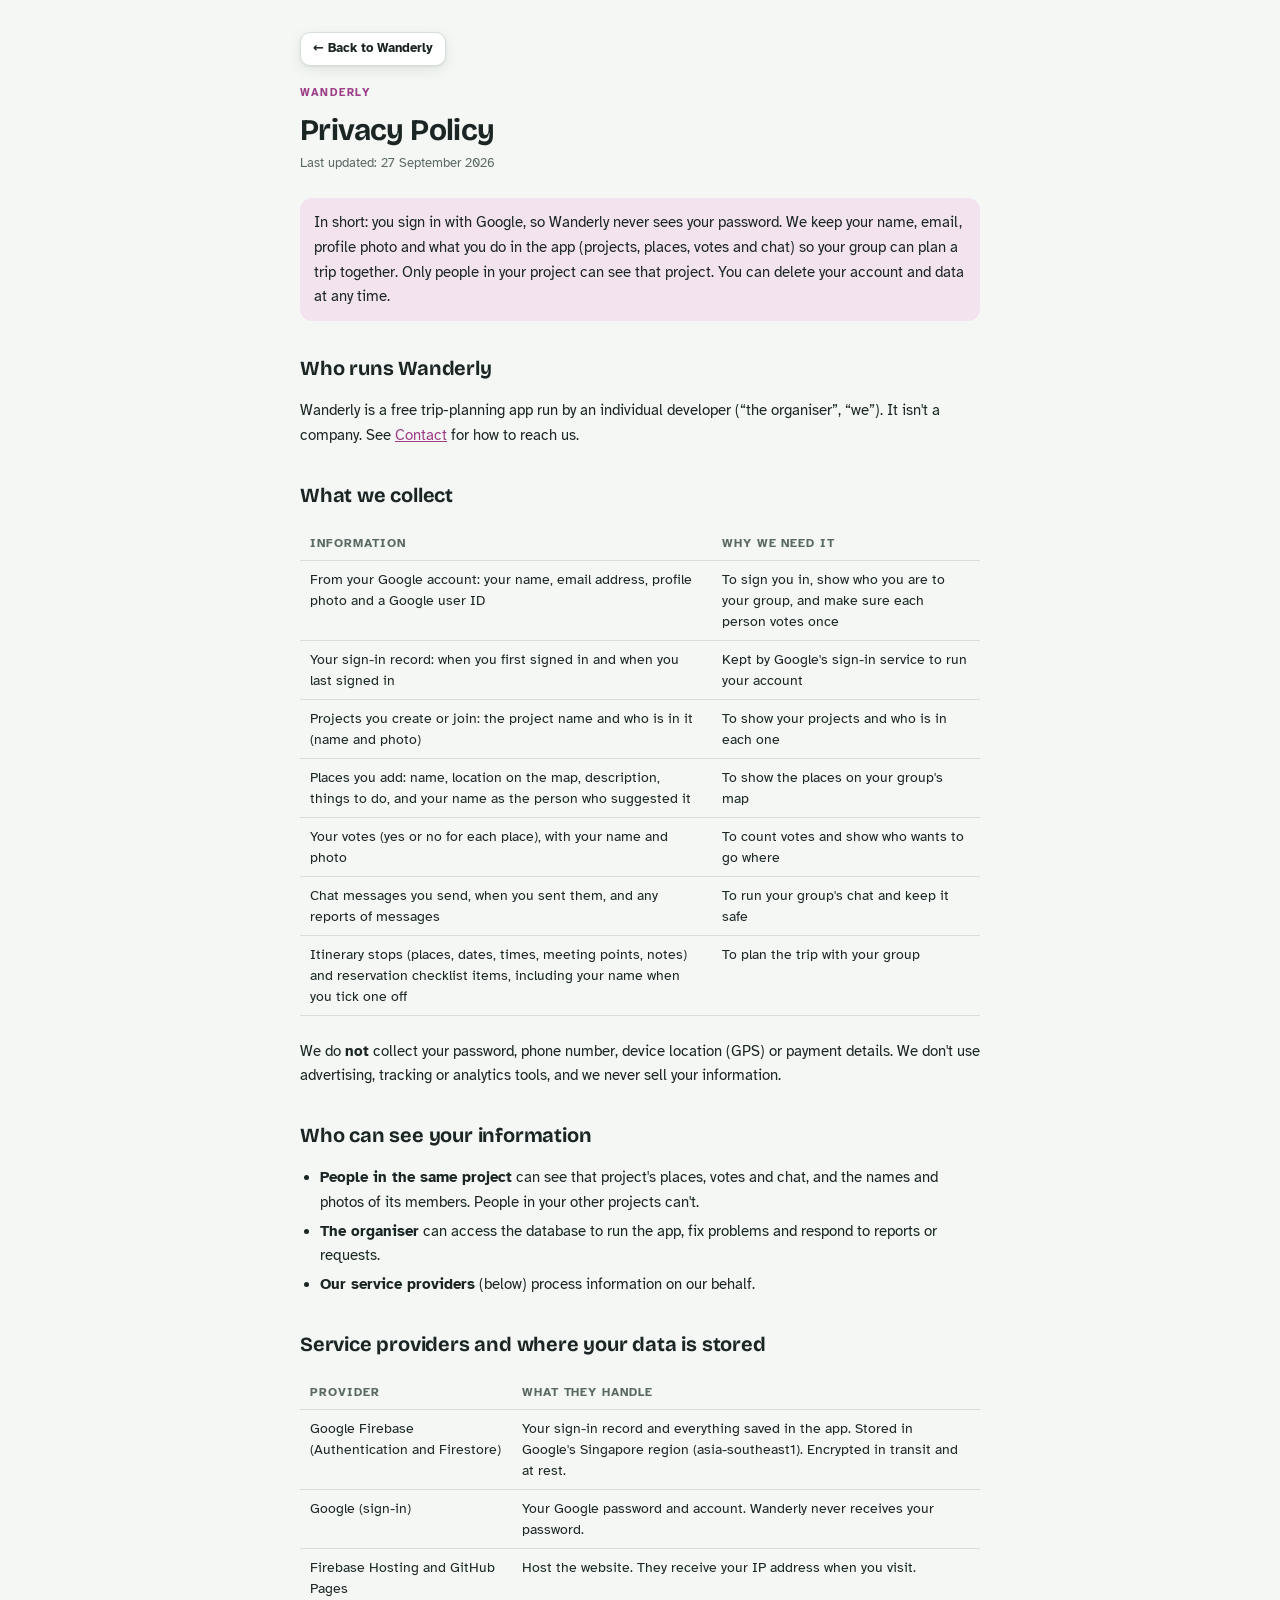
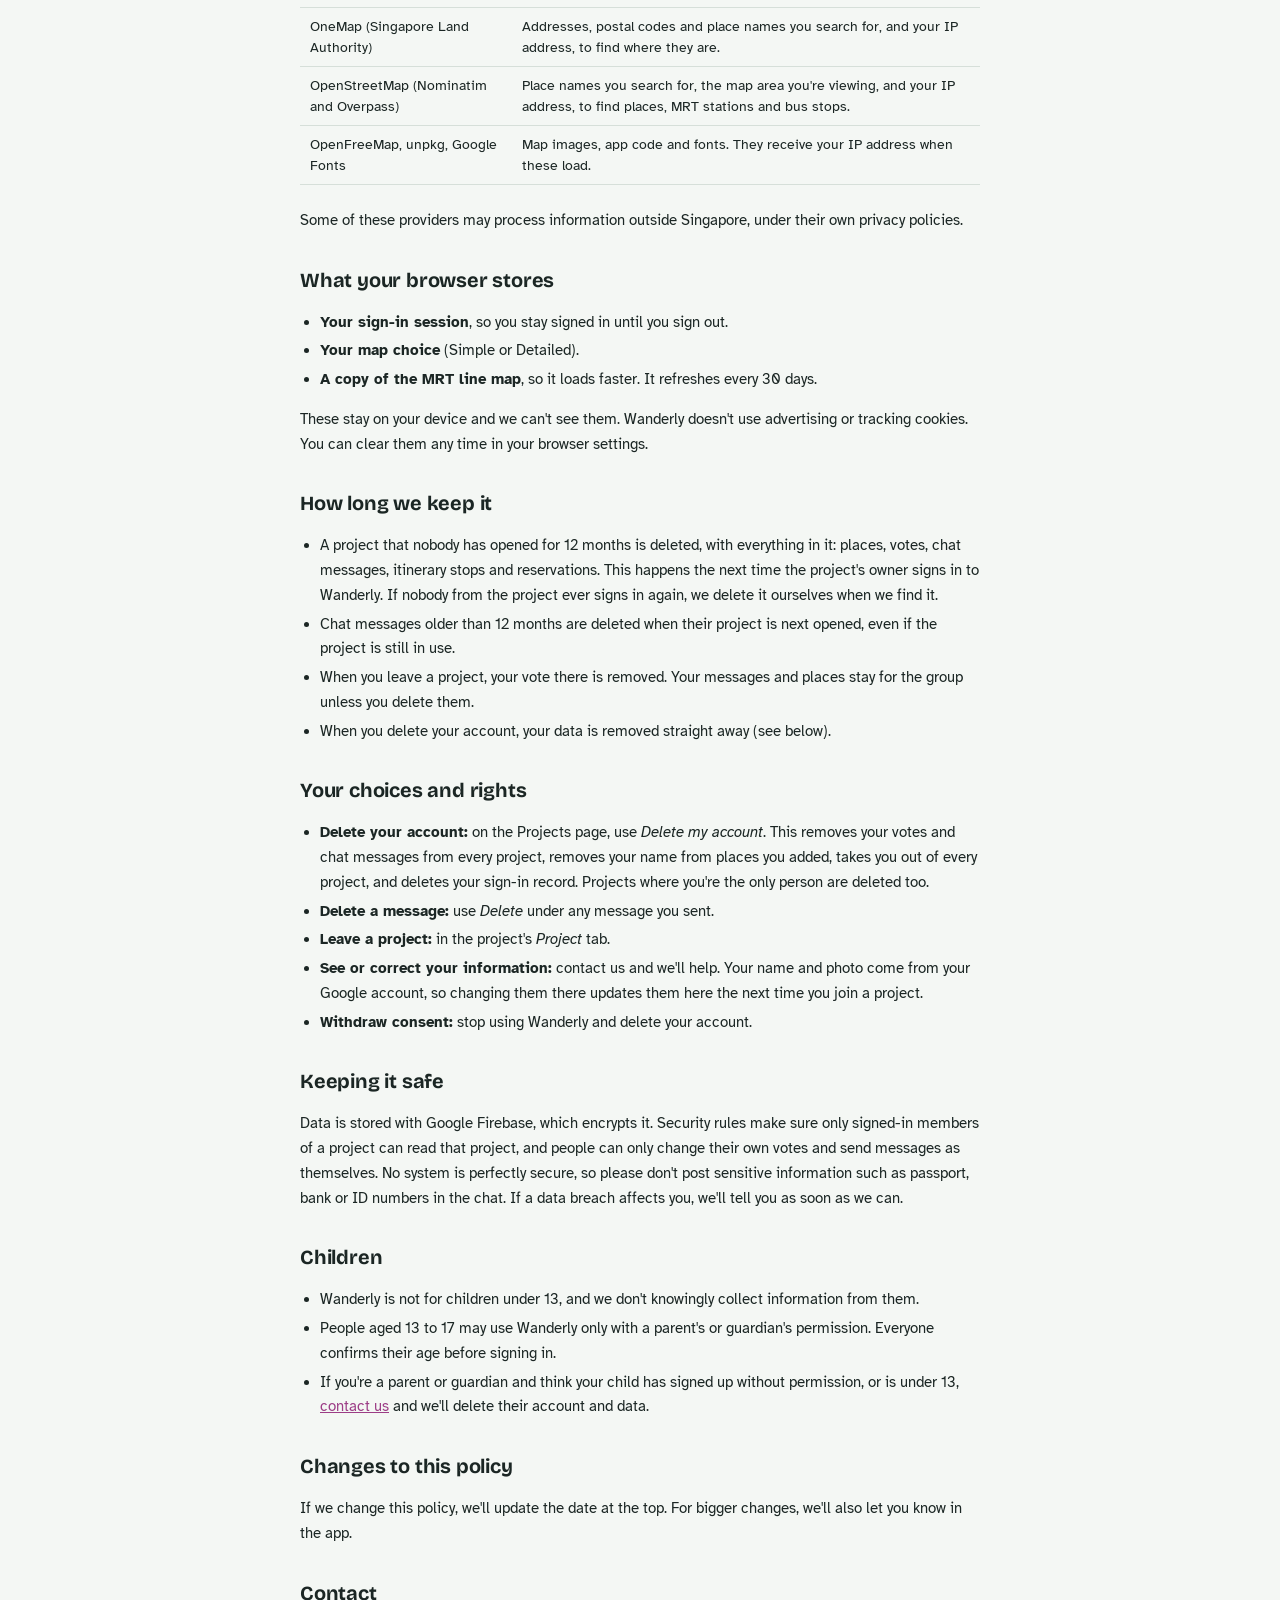
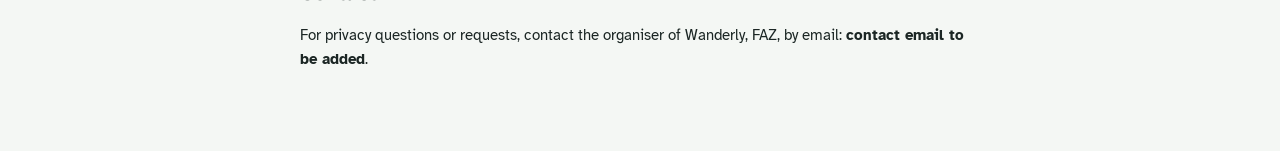
==== commit 1a0fcbd7: "Delete projects unused for 12 months and year-old messages from the app Firestore TTL needs billing," ====
--- a/privacy.html
+++ b/privacy.html
@@ -5,9 +5,16 @@
   <meta name="viewport" content="width=device-width, initial-scale=1.0">
   <title>Privacy Policy – Wanderly</title>
   <script>
+    // Old addresses open the main site (see index.html).
+    (function () {
+      var h = location.hostname, main = 'https://wander-ly-50ea5.firebaseapp.com';
+      if (h === 'wander-ly-50ea5.web.app') location.replace(main + location.pathname + location.search + location.hash);
+      else if (h === 'fazupin.github.io') location.replace(main + (location.pathname.replace(/^\/Holiday-Planner/i, '') || '/') + location.search + location.hash);
+    })();
     try { var t = (JSON.parse(localStorage.getItem('wanderly-settings') || '{}')).theme; if (t === 'light' || t === 'dark') document.documentElement.dataset.theme = t; } catch (e) {}
   </script>
   <link rel="icon" href="assets/icon.svg" type="image/svg+xml">
+  <link rel="apple-touch-icon" href="assets/apple-touch-icon.png">
   <link rel="manifest" href="manifest.webmanifest">
   <meta name="theme-color" content="#F4F7F4" media="(prefers-color-scheme: light)">
   <meta name="theme-color" content="#111917" media="(prefers-color-scheme: dark)">
@@ -15,7 +22,7 @@
   <link rel="preconnect" href="https://fonts.googleapis.com">
   <link rel="preconnect" href="https://fonts.gstatic.com" crossorigin>
   <link rel="stylesheet" href="https://fonts.googleapis.com/css2?family=Bricolage+Grotesque:opsz,wght@12..96,500;12..96,700&family=Atkinson+Hyperlegible:wght@400;700&family=JetBrains+Mono:wght@400;500&display=swap">
-  <link rel="stylesheet" href="css/style.css?v=41">
+  <link rel="stylesheet" href="css/style.css?v=45">
 </head>
 <body class="docpage">
   <main class="doc">
@@ -79,8 +86,8 @@
 
     <h2>How long we keep it</h2>
     <ul>
-      <li>Places, votes, chat messages, itinerary stops and reservations are deleted automatically 12 months after they were last saved.</li>
-      <li>A project is deleted automatically 12 months after anyone last opened it.</li>
+      <li>A project that nobody has opened for 12 months is deleted, with everything in it: places, votes, chat messages, itinerary stops and reservations. This happens the next time the project's owner signs in to Wanderly. If nobody from the project ever signs in again, we delete it ourselves when we find it.</li>
+      <li>Chat messages older than 12 months are deleted when their project is next opened, even if the project is still in use.</li>
       <li>When you leave a project, your vote there is removed. Your messages and places stay for the group unless you delete them.</li>
       <li>When you delete your account, your data is removed straight away (see below).</li>
     </ul>
